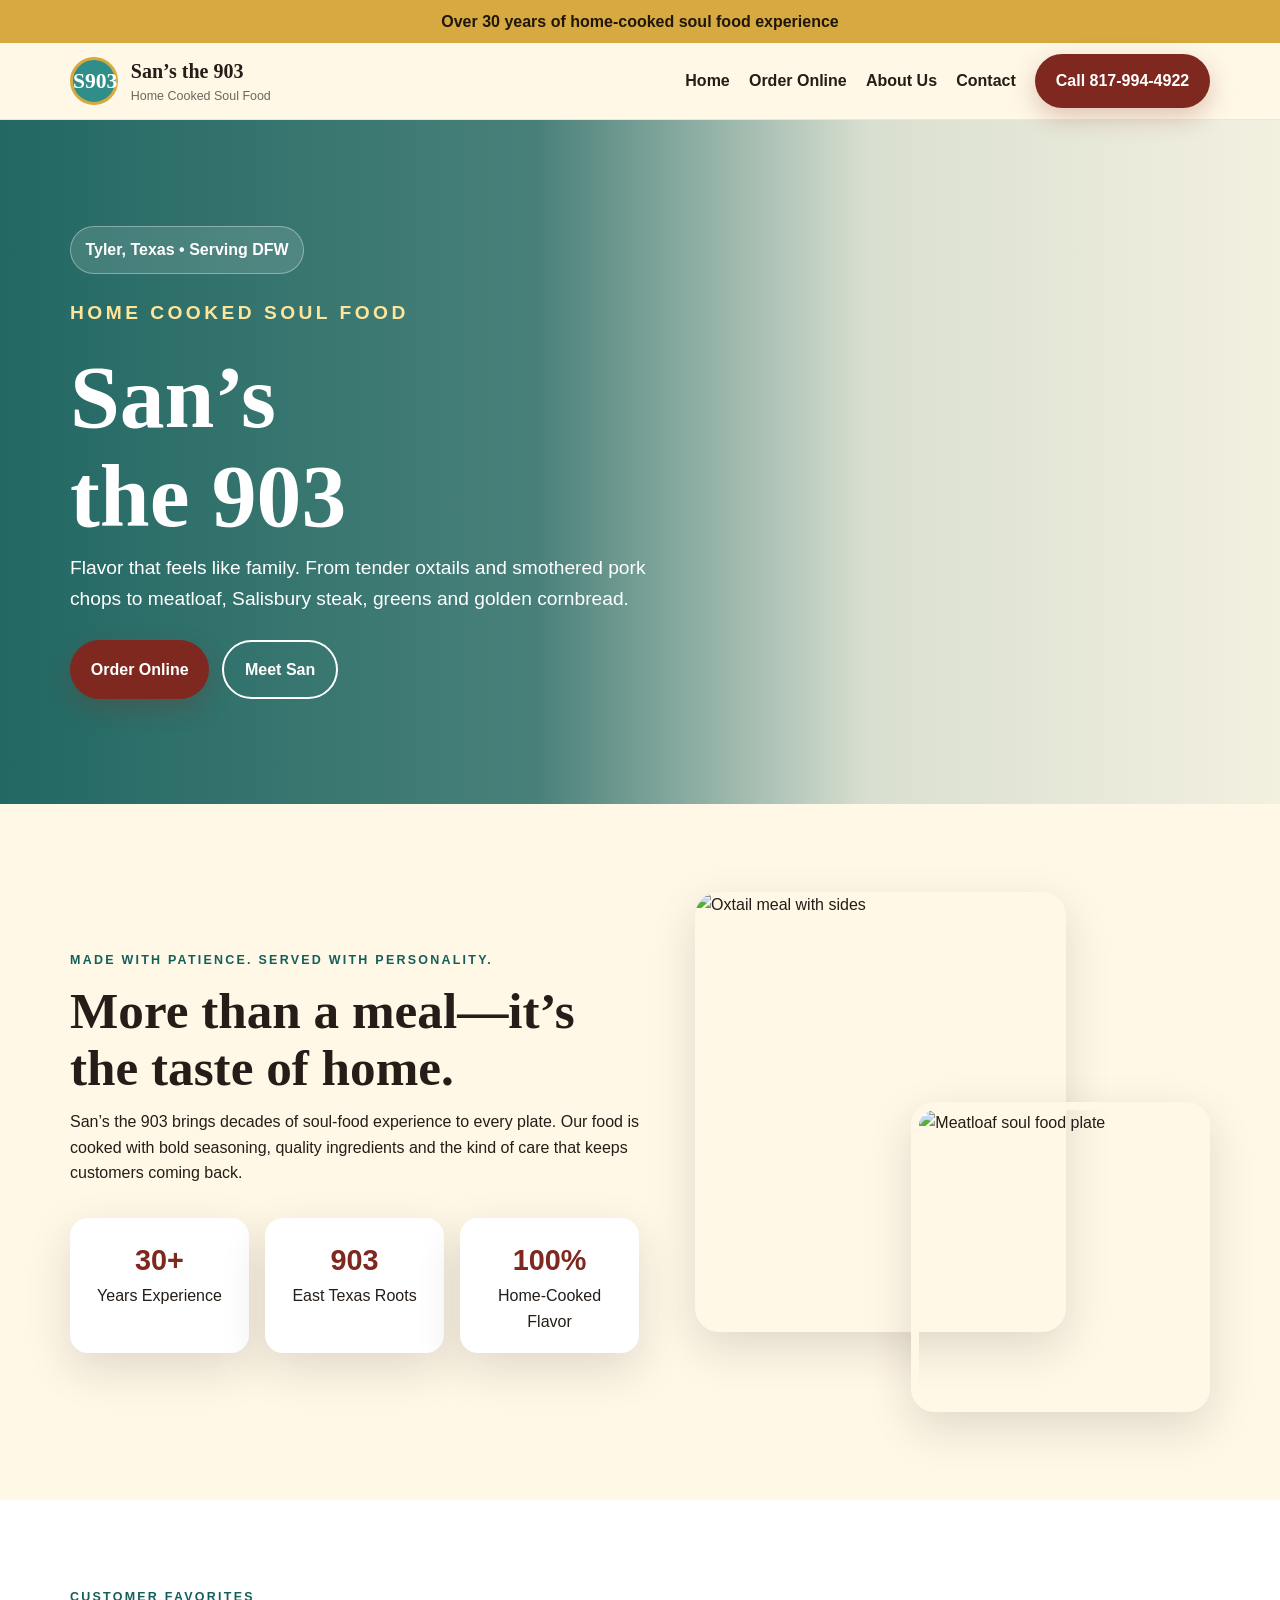
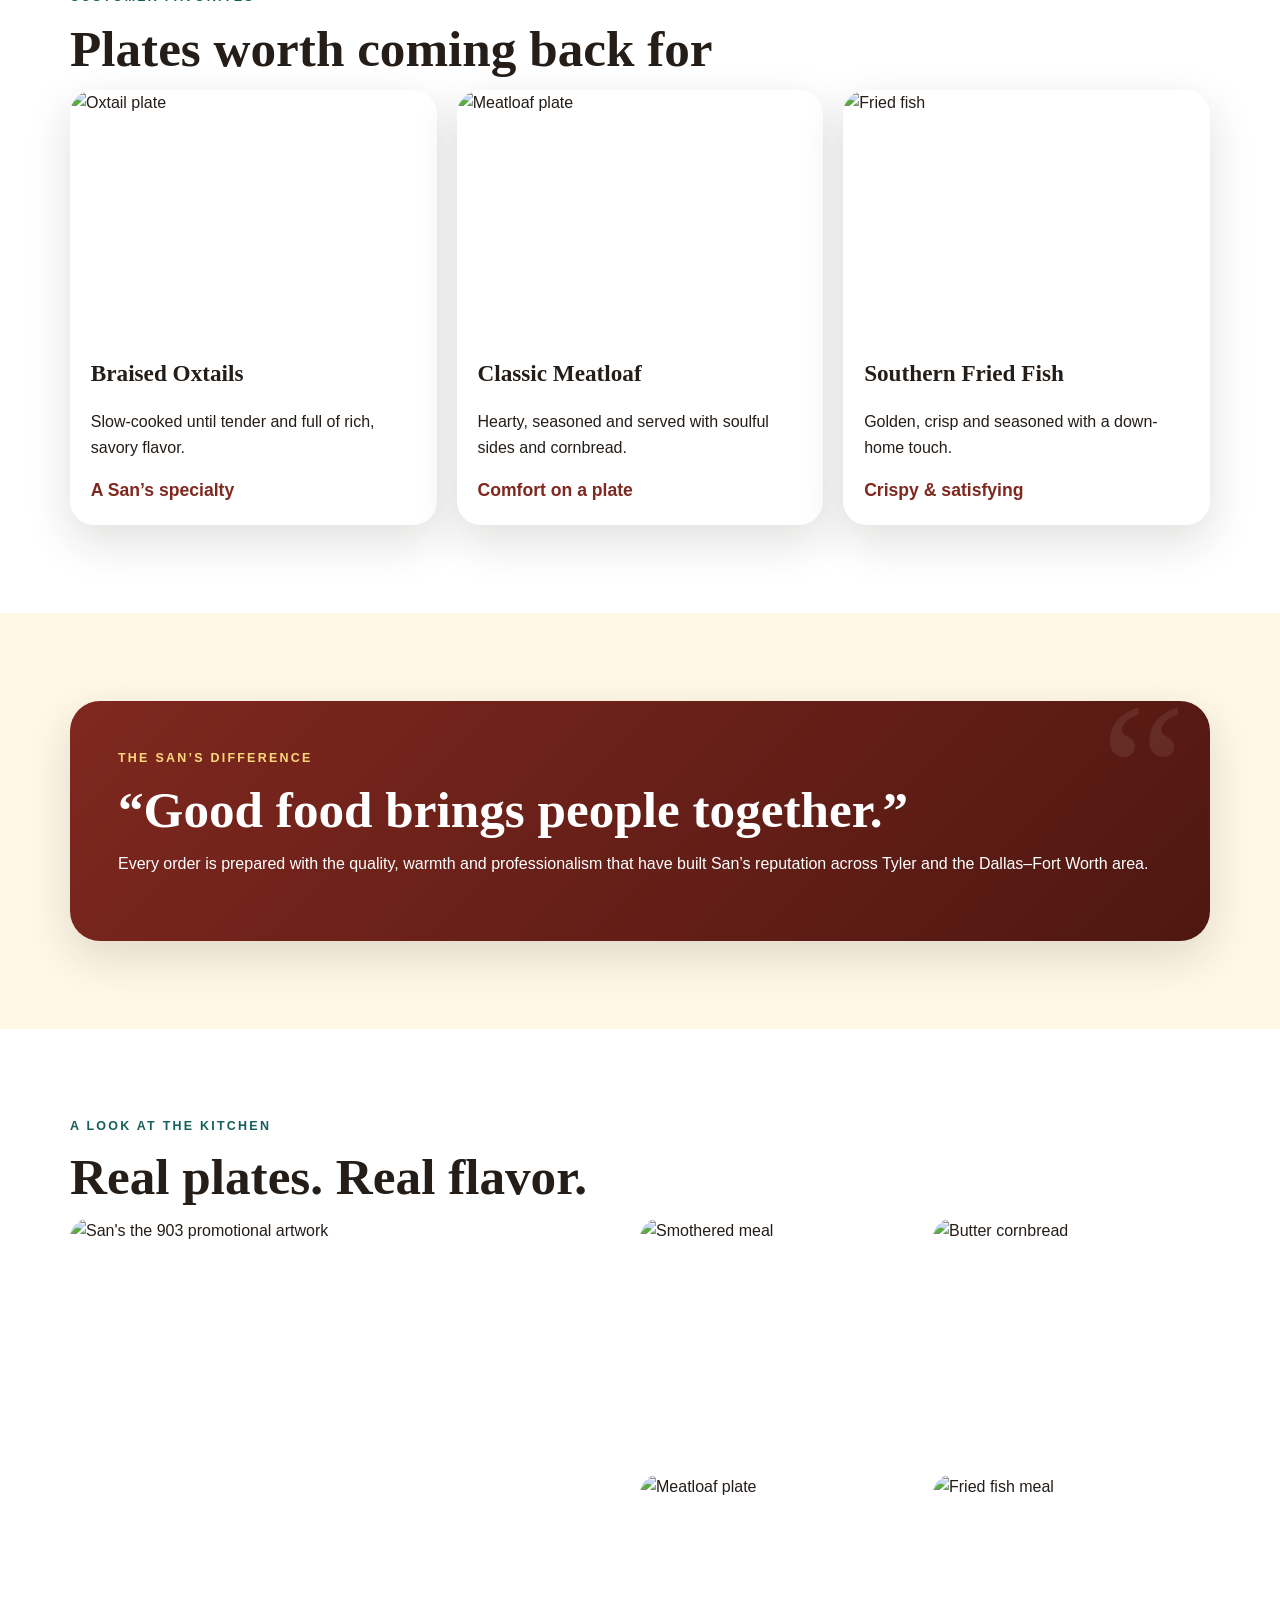
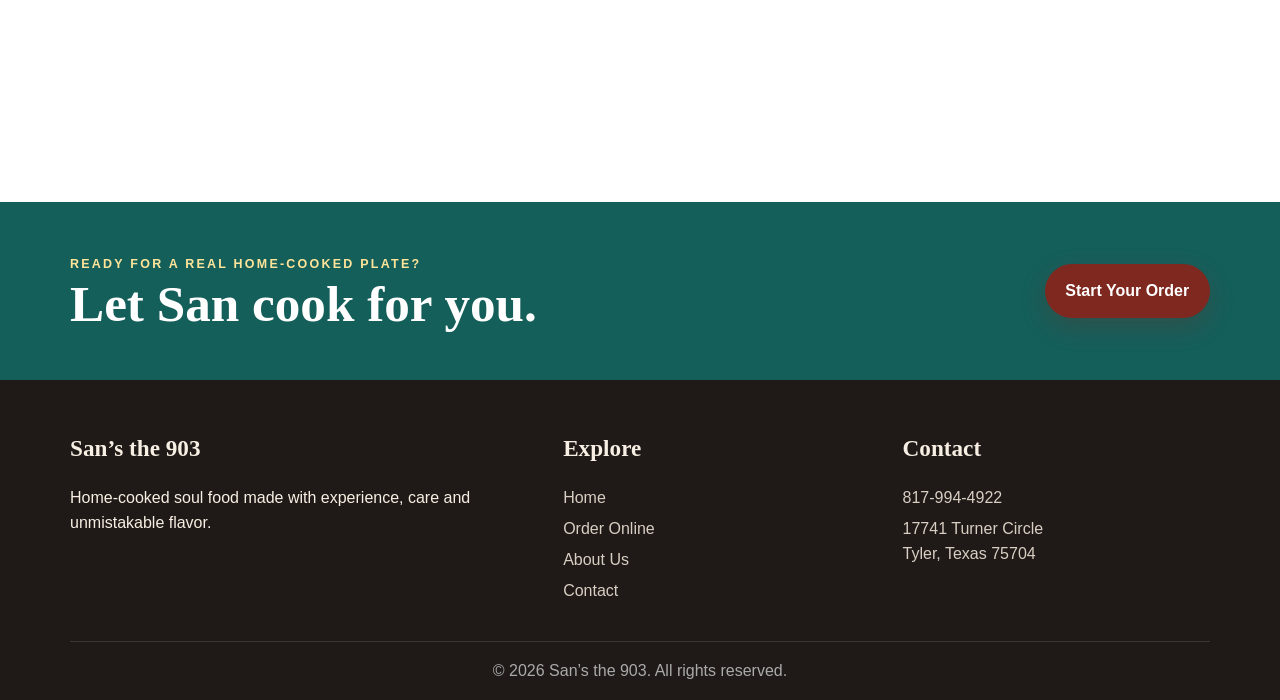
==== index.html @ 40190c35 "Add files via upload" ====
<!doctype html>
<html lang="en"><head><meta charset="utf-8"><meta name="viewport" content="width=device-width,initial-scale=1">
<title>San’s the 903 | Home Cooked Soul Food</title><meta name="description" content="San’s the 903 serves home-cooked soul food in Tyler and the Dallas–Fort Worth area.">
<link rel="stylesheet" href="styles.css"></head><body>

<div class="notice">Over 30 years of home-cooked soul food experience</div>
<header class="site-header">
  <div class="container nav">
    <a class="brand" href="index.html">
      <div class="brand-mark">S903</div>
      <div class="brand-text"><strong>San’s the 903</strong><span>Home Cooked Soul Food</span></div>
    </a>
    <button class="menu-toggle" aria-label="Open navigation">☰</button>
    <nav class="nav-links">
      <a href="index.html">Home</a>
      <a href="order.html">Order Online</a>
      <a href="about.html">About Us</a>
      <a href="contact.html">Contact</a>
      <a class="btn btn-primary" href="tel:+18179944922">Call 817-994-4922</a>
    </nav>
  </div>
</header>

<main>
<section class="hero">
  <div class="container"><div class="hero-content">
    <span class="hero-badge">Tyler, Texas • Serving DFW</span>
    <p class="eyebrow" style="margin-top:1.5rem">Home Cooked Soul Food</p>
    <h1>San’s<br>the 903</h1>
    <p>Flavor that feels like family. From tender oxtails and smothered pork chops to meatloaf, Salisbury steak, greens and golden cornbread.</p>
    <div class="hero-actions"><a class="btn btn-primary" href="order.html">Order Online</a><a class="btn btn-outline" style="color:#fff;border-color:#fff" href="about.html">Meet San</a></div>
  </div></div>
</section>
<section class="section">
  <div class="container intro-grid">
    <div>
      <p class="eyebrow">Made with patience. Served with personality.</p>
      <h2>More than a meal—it’s the taste of home.</h2>
      <p>San’s the 903 brings decades of soul-food experience to every plate. Our food is cooked with bold seasoning, quality ingredients and the kind of care that keeps customers coming back.</p>
      <div class="stats"><div class="stat"><strong>30+</strong>Years Experience</div><div class="stat"><strong>903</strong>East Texas Roots</div><div class="stat"><strong>100%</strong>Home-Cooked Flavor</div></div>
    </div>
    <div class="photo-stack"><img src="assets/oxtail-meal.jpg" alt="Oxtail meal with sides"><img src="assets/meatloaf-plate.jpg" alt="Meatloaf soul food plate"></div>
  </div>
</section>
<section class="section alt">
  <div class="container">
    <p class="eyebrow">Customer favorites</p><h2>Plates worth coming back for</h2>
    <div class="cards">
      <article class="food-card"><img src="assets/oxtail-meal.jpg" alt="Oxtail plate"><div class="body"><h3>Braised Oxtails</h3><p>Slow-cooked until tender and full of rich, savory flavor.</p><span class="price">A San’s specialty</span></div></article>
      <article class="food-card"><img src="assets/meatloaf-plate.jpg" alt="Meatloaf plate"><div class="body"><h3>Classic Meatloaf</h3><p>Hearty, seasoned and served with soulful sides and cornbread.</p><span class="price">Comfort on a plate</span></div></article>
      <article class="food-card"><img src="assets/fried-fish.jpg" alt="Fried fish"><div class="body"><h3>Southern Fried Fish</h3><p>Golden, crisp and seasoned with a down-home touch.</p><span class="price">Crispy & satisfying</span></div></article>
    </div>
  </div>
</section>
<section class="section">
  <div class="container quote"><p class="eyebrow" style="color:#ffd87d">The San’s difference</p><h2>“Good food brings people together.”</h2><p>Every order is prepared with the quality, warmth and professionalism that have built San’s reputation across Tyler and the Dallas–Fort Worth area.</p></div>
</section>
<section class="section alt">
  <div class="container"><p class="eyebrow">A look at the kitchen</p><h2>Real plates. Real flavor.</h2>
    <div class="gallery">
      <img class="tall" src="assets/hero-poster.jpg" alt="San's the 903 promotional artwork">
      <img src="assets/smothered-meal-framed.jpg" alt="Smothered meal">
      <img src="assets/butter-cornbread.jpg" alt="Butter cornbread">
      <img src="assets/meatloaf-plate-framed.jpg" alt="Meatloaf plate">
      <img src="assets/fried-fish.jpg" alt="Fried fish meal">
    </div>
  </div>
</section>
</main>

<section class="cta-strip">
  <div class="container cta-inner">
    <div><span class="eyebrow" style="color:#ffe59a">Ready for a real home-cooked plate?</span><h2 style="margin:0">Let San cook for you.</h2></div>
    <a class="btn btn-primary" href="order.html">Start Your Order</a>
  </div>
</section>
<footer>
  <div class="container footer-grid">
    <div>
      <h3>San’s the 903</h3>
      <p>Home-cooked soul food made with experience, care and unmistakable flavor.</p>
    </div>
    <div><h3>Explore</h3><a href="index.html">Home</a><a href="order.html">Order Online</a><a href="about.html">About Us</a><a href="contact.html">Contact</a></div>
    <div><h3>Contact</h3><a href="tel:+18179944922">817-994-4922</a><a href="https://maps.google.com/?q=17741+Turner+Circle+Tyler+Texas+75704">17741 Turner Circle<br>Tyler, Texas 75704</a></div>
  </div>
  <div class="container copyright">© 2026 San’s the 903. All rights reserved.</div>
</footer>
<div class="toast"></div>
<script src="script.js"></script>

</body></html>
---- styles.css ----
:root{
  --teal:#2f8f88;
  --teal-dark:#155f5b;
  --cream:#fff8e7;
  --gold:#d6a941;
  --ink:#241d18;
  --wine:#7f281f;
  --card:#ffffff;
  --muted:#6e655e;
  --shadow:0 16px 45px rgba(36,29,24,.14);
}
*{box-sizing:border-box}
html{scroll-behavior:smooth}
body{
  margin:0;
  font-family:Arial, Helvetica, sans-serif;
  color:var(--ink);
  background:var(--cream);
  line-height:1.6;
}
img,video{max-width:100%;display:block}
a{color:inherit;text-decoration:none}
button,input,select,textarea{font:inherit}
.container{width:min(1140px,92%);margin:auto}
.eyebrow{
  text-transform:uppercase;letter-spacing:.18em;font-weight:800;
  color:var(--teal-dark);font-size:.78rem
}
h1,h2,h3{font-family:Georgia, 'Times New Roman', serif;line-height:1.1;margin-top:0}
h1{font-size:clamp(2.8rem,7vw,6.6rem);margin-bottom:.5rem}
h2{font-size:clamp(2rem,4vw,3.5rem);margin-bottom:.8rem}
h3{font-size:1.45rem}
p{margin-top:0}
.btn{
  display:inline-flex;align-items:center;justify-content:center;gap:.5rem;
  border:0;border-radius:999px;padding:.9rem 1.3rem;font-weight:800;
  cursor:pointer;transition:.2s ease;
}
.btn:hover{transform:translateY(-2px)}
.btn-primary{background:var(--wine);color:#fff;box-shadow:0 9px 24px rgba(127,40,31,.25)}
.btn-secondary{background:var(--teal);color:#fff}
.btn-outline{border:2px solid var(--teal-dark);color:var(--teal-dark);background:transparent}
.notice{
  background:var(--gold);color:#201709;text-align:center;padding:.55rem 1rem;font-weight:800
}
.site-header{
  position:sticky;top:0;z-index:40;background:rgba(255,248,231,.94);
  backdrop-filter:blur(12px);border-bottom:1px solid rgba(36,29,24,.08)
}
.nav{display:flex;align-items:center;justify-content:space-between;min-height:76px;gap:1rem}
.brand{display:flex;align-items:center;gap:.8rem}
.brand-mark{
  width:48px;height:48px;border-radius:50%;display:grid;place-items:center;
  background:var(--teal);color:#fff;font-family:Georgia,serif;font-size:1.35rem;font-weight:900;
  border:3px solid var(--gold)
}
.brand-text strong{display:block;font-family:Georgia,serif;font-size:1.25rem}
.brand-text span{display:block;color:var(--muted);font-size:.78rem}
.nav-links{display:flex;align-items:center;gap:1.2rem;font-weight:800}
.nav-links a:hover,.nav-links a.active{color:var(--teal-dark)}
.menu-toggle{display:none;background:none;border:0;font-size:1.7rem}
.hero{
  min-height:76vh;display:grid;align-items:center;position:relative;overflow:hidden;
  background:
   linear-gradient(90deg,rgba(21,95,91,.94) 0%,rgba(21,95,91,.78) 42%,rgba(21,95,91,.16) 68%,rgba(21,95,91,.05) 100%),
   url('assets/hero-poster.jpg') center/cover;
  color:#fff;
}
.hero-content{width:min(680px,92%);padding:5rem 0}
.hero .eyebrow{color:#ffe59a}
.hero p{font-size:1.2rem;max-width:620px}
.hero-actions{display:flex;gap:.8rem;flex-wrap:wrap;margin-top:1.6rem}
.hero-badge{
  display:inline-flex;align-items:center;gap:.6rem;background:rgba(255,255,255,.13);
  border:1px solid rgba(255,255,255,.35);padding:.65rem .9rem;border-radius:999px;font-weight:800
}
.section{padding:5.5rem 0}
.section.alt{background:#fff}
.intro-grid,.about-grid,.contact-grid{display:grid;grid-template-columns:1.05fr .95fr;gap:3.5rem;align-items:center}
.photo-stack{position:relative;min-height:520px}
.photo-stack img{
  position:absolute;border-radius:24px;box-shadow:var(--shadow);object-fit:cover
}
.photo-stack img:first-child{width:72%;height:440px;left:0;top:0}
.photo-stack img:last-child{width:58%;height:310px;right:0;bottom:0;border:8px solid var(--cream)}
.stats{display:grid;grid-template-columns:repeat(3,1fr);gap:1rem;margin-top:2rem}
.stat{background:#fff;border-radius:18px;padding:1.2rem;box-shadow:var(--shadow);text-align:center}
.stat strong{display:block;font-size:1.8rem;color:var(--wine)}
.cards{display:grid;grid-template-columns:repeat(3,1fr);gap:1.25rem}
.food-card{
  overflow:hidden;border-radius:24px;background:var(--card);box-shadow:var(--shadow);
  display:flex;flex-direction:column
}
.food-card img{height:250px;width:100%;object-fit:cover}
.food-card .body{padding:1.3rem;display:flex;flex-direction:column;flex:1}
.food-card .price{font-size:1.1rem;font-weight:900;color:var(--wine);margin-top:auto}
.quote{
  background:linear-gradient(135deg,var(--wine),#4f1711);color:#fff;border-radius:30px;
  padding:3rem;box-shadow:var(--shadow);position:relative;overflow:hidden
}
.quote:after{content:"“";position:absolute;right:24px;top:-40px;font:12rem Georgia;color:rgba(255,255,255,.08)}
.gallery{display:grid;grid-template-columns:2fr 1fr 1fr;grid-auto-rows:240px;gap:1rem}
.gallery img,.gallery video{width:100%;height:100%;object-fit:cover;border-radius:20px}
.gallery .tall{grid-row:span 2}
.cta-strip{
  background:var(--teal-dark);color:#fff;padding:3rem 0
}
.cta-inner{display:flex;justify-content:space-between;align-items:center;gap:2rem}
.page-hero{
  padding:5rem 0 4rem;background:
  linear-gradient(rgba(21,95,91,.85),rgba(21,95,91,.85)),
  url('assets/san-kitchen-illustration.jpg') center/cover;color:#fff;text-align:center
}
.menu-layout{display:grid;grid-template-columns:1fr 360px;gap:2rem;align-items:start}
.menu-list{display:grid;grid-template-columns:repeat(2,1fr);gap:1rem}
.menu-item{background:#fff;border-radius:20px;padding:1rem;box-shadow:var(--shadow);display:grid;grid-template-columns:90px 1fr;gap:1rem}
.menu-item img{width:90px;height:90px;border-radius:15px;object-fit:cover}
.menu-item h3{font-size:1.1rem;margin-bottom:.3rem}
.menu-item p{font-size:.9rem;color:var(--muted);margin-bottom:.5rem}
.menu-item .row{display:flex;align-items:center;justify-content:space-between;gap:.5rem}
.cart{
  position:sticky;top:100px;background:#fff;border-radius:24px;padding:1.25rem;
  box-shadow:var(--shadow)
}
.cart-items{display:grid;gap:.75rem;margin:1rem 0;max-height:340px;overflow:auto}
.cart-item{display:grid;grid-template-columns:1fr auto;gap:.5rem;border-bottom:1px solid #eee;padding-bottom:.65rem}
.qty{display:flex;align-items:center;gap:.4rem}
.qty button{width:28px;height:28px;border:0;border-radius:50%;background:#eee;cursor:pointer}
.total{display:flex;justify-content:space-between;font-size:1.25rem;font-weight:900;padding:1rem 0}
.form-grid{display:grid;grid-template-columns:1fr 1fr;gap:1rem}
label{font-weight:800;font-size:.9rem}
input,select,textarea{
  width:100%;padding:.85rem;border:1px solid #d9d1c7;border-radius:12px;background:#fff
}
textarea{min-height:120px;resize:vertical}
.full{grid-column:1/-1}
.small{font-size:.85rem;color:var(--muted)}
.contact-card{background:#fff;border-radius:24px;padding:2rem;box-shadow:var(--shadow)}
.contact-list{display:grid;gap:1rem;margin:1.5rem 0}
.contact-list div{display:grid;grid-template-columns:42px 1fr;gap:.8rem;align-items:start}
.icon{width:42px;height:42px;border-radius:50%;background:#e5f5f3;color:var(--teal-dark);display:grid;place-items:center;font-weight:900}
footer{background:#1f1a17;color:#f7efe3;padding:3.5rem 0 1rem}
.footer-grid{display:grid;grid-template-columns:1.5fr 1fr 1fr;gap:2rem}
.footer-grid a{display:block;color:#d8cec3;margin:.35rem 0}
.copyright{border-top:1px solid rgba(255,255,255,.12);margin-top:2rem;padding-top:1rem;color:#aaa;text-align:center}
.toast{
  position:fixed;right:20px;bottom:20px;background:#1f1a17;color:#fff;padding:.9rem 1.1rem;
  border-radius:12px;opacity:0;transform:translateY(10px);pointer-events:none;transition:.2s;z-index:99
}
.toast.show{opacity:1;transform:translateY(0)}
@media(max-width:900px){
  .nav-links{display:none;position:absolute;left:0;right:0;top:76px;background:var(--cream);padding:1rem 4%;flex-direction:column;align-items:flex-start;border-bottom:1px solid #ddd}
  .nav-links.open{display:flex}
  .menu-toggle{display:block}
  .intro-grid,.about-grid,.contact-grid,.menu-layout{grid-template-columns:1fr}
  .cards{grid-template-columns:1fr 1fr}
  .cart{position:static}
  .gallery{grid-template-columns:1fr 1fr}
  .gallery .tall{grid-row:auto}
  .footer-grid{grid-template-columns:1fr 1fr}
}
@media(max-width:620px){
  .hero{background-position:62% center}
  .hero-content{padding:4rem 0}
  .cards,.menu-list,.stats,.form-grid{grid-template-columns:1fr}
  .photo-stack{min-height:430px}
  .photo-stack img:first-child{height:350px;width:78%}
  .photo-stack img:last-child{height:240px;width:62%}
  .gallery{grid-template-columns:1fr;grid-auto-rows:260px}
  .cta-inner{flex-direction:column;align-items:flex-start}
  .footer-grid{grid-template-columns:1fr}
}
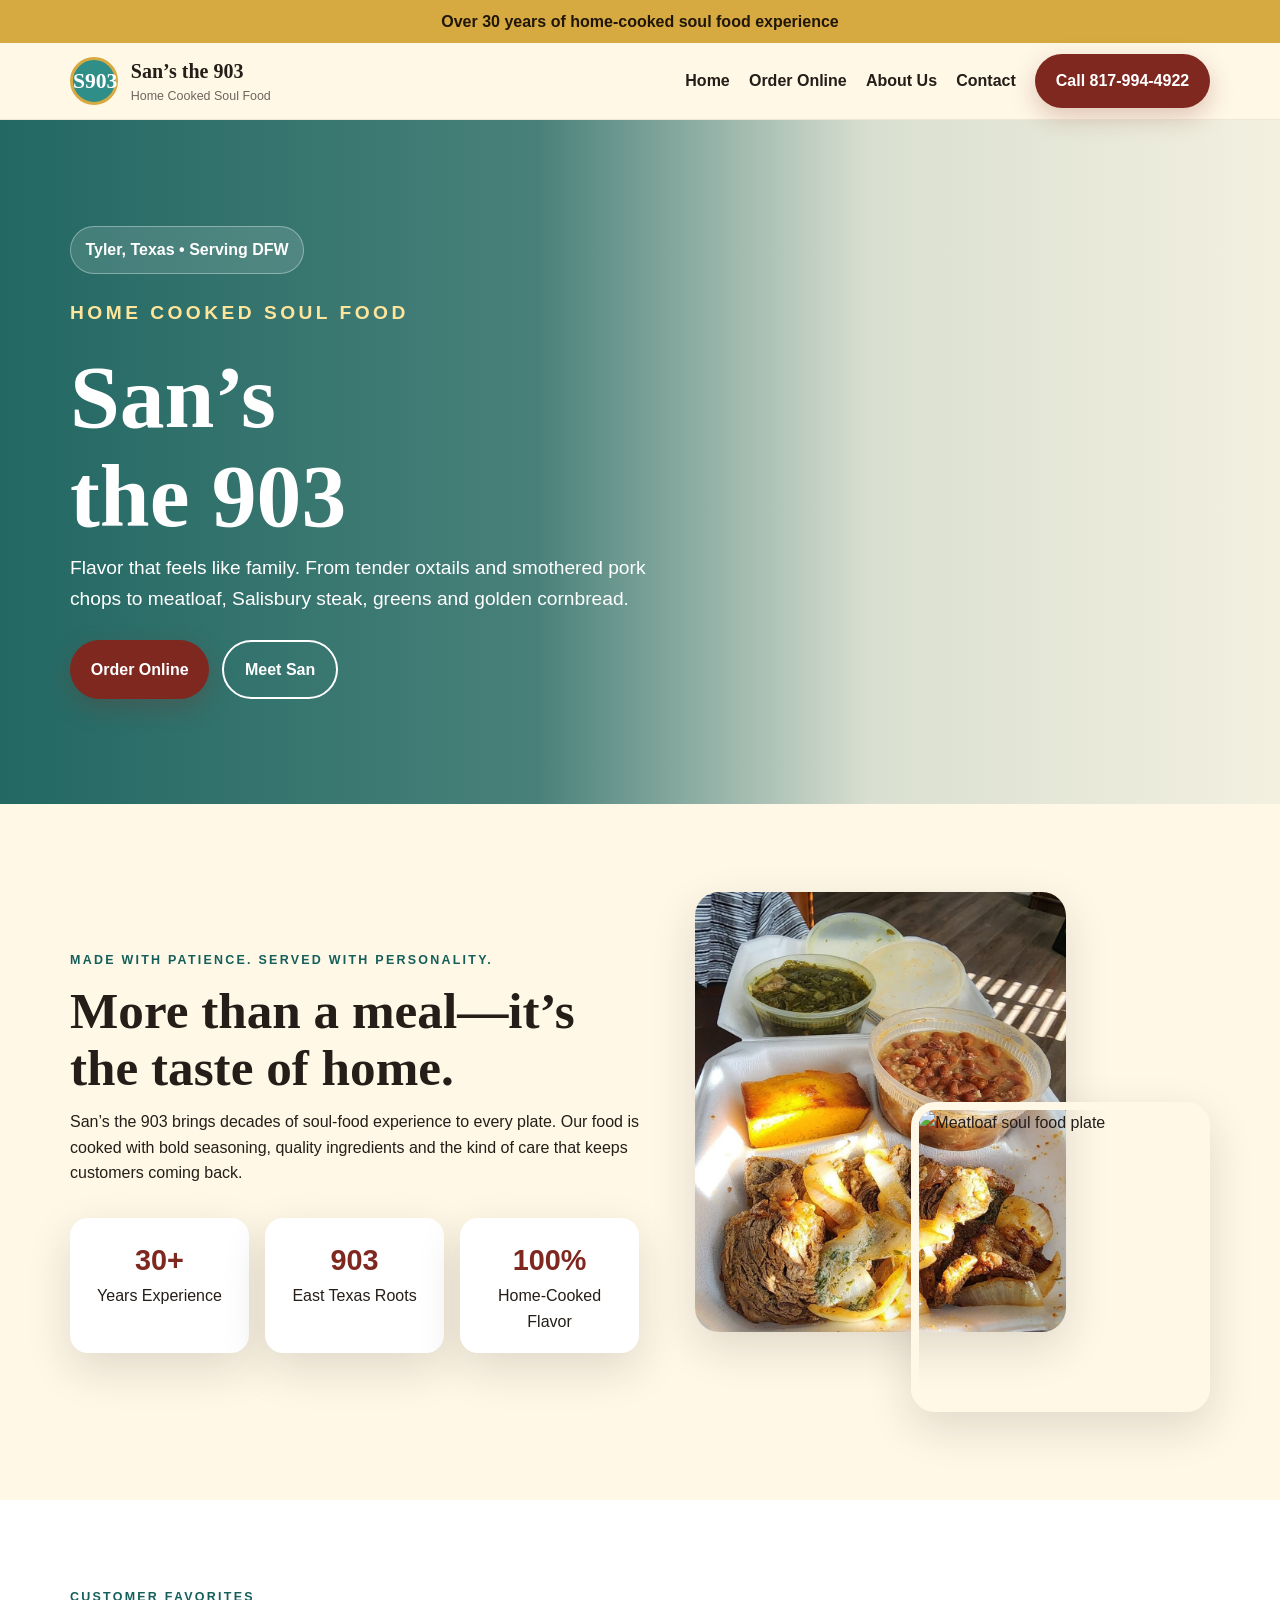
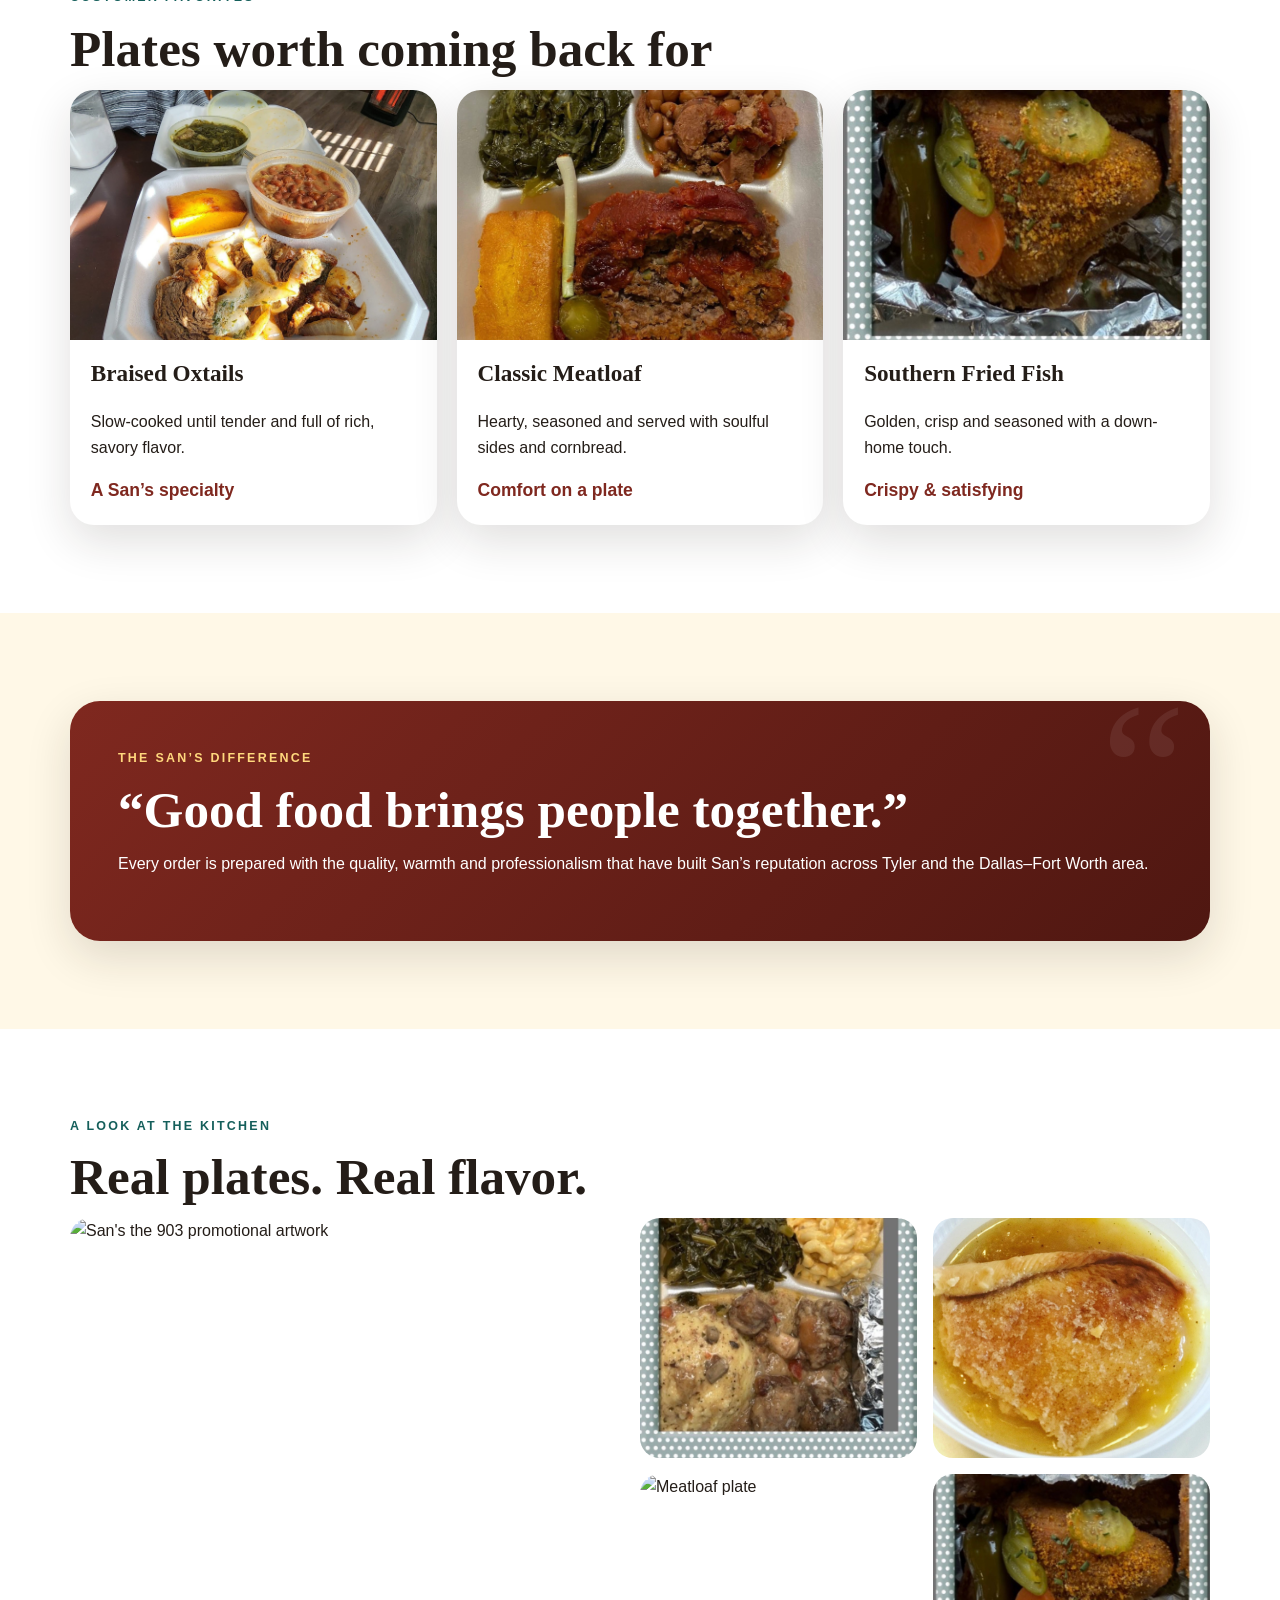
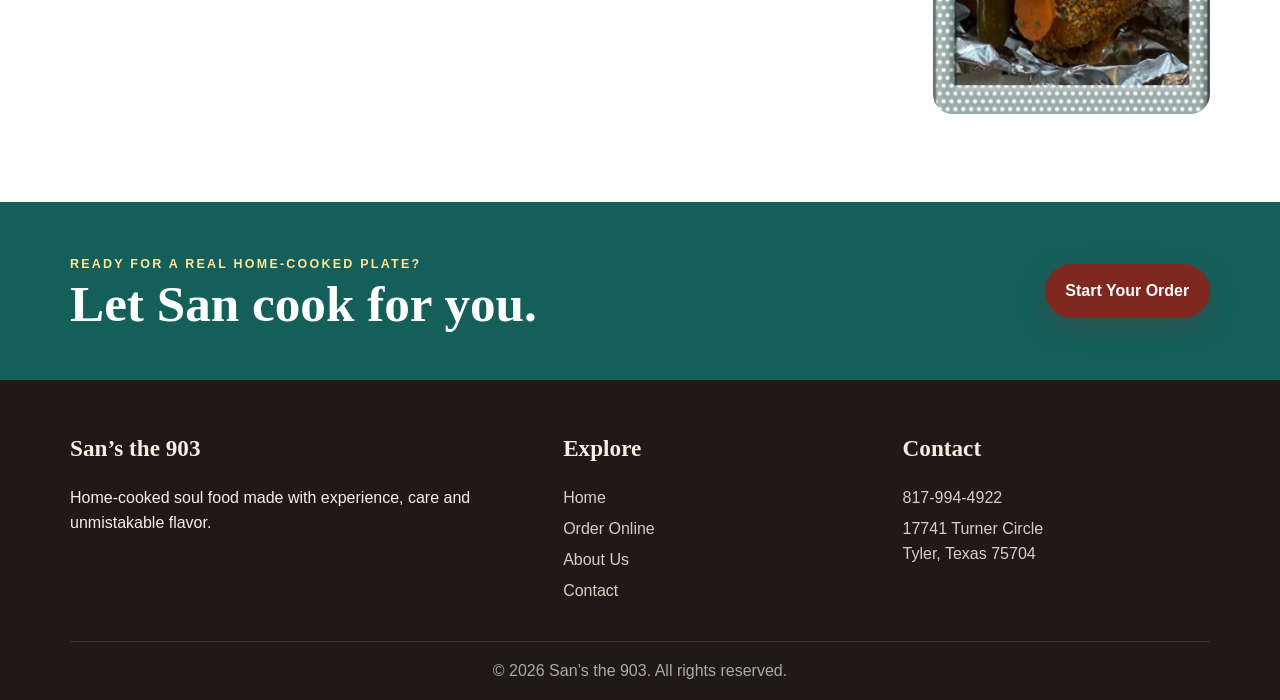
==== commit 649648ef: "Update index.html" ====
--- a/index.html
+++ b/index.html
@@ -39,16 +39,16 @@
       <p>San’s the 903 brings decades of soul-food experience to every plate. Our food is cooked with bold seasoning, quality ingredients and the kind of care that keeps customers coming back.</p>
       <div class="stats"><div class="stat"><strong>30+</strong>Years Experience</div><div class="stat"><strong>903</strong>East Texas Roots</div><div class="stat"><strong>100%</strong>Home-Cooked Flavor</div></div>
     </div>
-    <div class="photo-stack"><img src="assets/oxtail-meal.jpg" alt="Oxtail meal with sides"><img src="assets/meatloaf-plate.jpg" alt="Meatloaf soul food plate"></div>
+    <div class="photo-stack"><img src="oxtail-meal.jpg" alt="Oxtail meal with sides"><img src="assets/meatloaf-plate.jpg" alt="Meatloaf soul food plate"></div>
   </div>
 </section>
 <section class="section alt">
   <div class="container">
     <p class="eyebrow">Customer favorites</p><h2>Plates worth coming back for</h2>
     <div class="cards">
-      <article class="food-card"><img src="assets/oxtail-meal.jpg" alt="Oxtail plate"><div class="body"><h3>Braised Oxtails</h3><p>Slow-cooked until tender and full of rich, savory flavor.</p><span class="price">A San’s specialty</span></div></article>
-      <article class="food-card"><img src="assets/meatloaf-plate.jpg" alt="Meatloaf plate"><div class="body"><h3>Classic Meatloaf</h3><p>Hearty, seasoned and served with soulful sides and cornbread.</p><span class="price">Comfort on a plate</span></div></article>
-      <article class="food-card"><img src="assets/fried-fish.jpg" alt="Fried fish"><div class="body"><h3>Southern Fried Fish</h3><p>Golden, crisp and seasoned with a down-home touch.</p><span class="price">Crispy & satisfying</span></div></article>
+      <article class="food-card"><img src="oxtail-meal.jpg" alt="Oxtail plate"><div class="body"><h3>Braised Oxtails</h3><p>Slow-cooked until tender and full of rich, savory flavor.</p><span class="price">A San’s specialty</span></div></article>
+      <article class="food-card"><img src="meatloaf-plate.jpg" alt="Meatloaf plate"><div class="body"><h3>Classic Meatloaf</h3><p>Hearty, seasoned and served with soulful sides and cornbread.</p><span class="price">Comfort on a plate</span></div></article>
+      <article class="food-card"><img src="fried-fish.jpg" alt="Fried fish"><div class="body"><h3>Southern Fried Fish</h3><p>Golden, crisp and seasoned with a down-home touch.</p><span class="price">Crispy & satisfying</span></div></article>
     </div>
   </div>
 </section>
@@ -59,10 +59,10 @@
   <div class="container"><p class="eyebrow">A look at the kitchen</p><h2>Real plates. Real flavor.</h2>
     <div class="gallery">
       <img class="tall" src="assets/hero-poster.jpg" alt="San's the 903 promotional artwork">
-      <img src="assets/smothered-meal-framed.jpg" alt="Smothered meal">
-      <img src="assets/butter-cornbread.jpg" alt="Butter cornbread">
-      <img src="assets/meatloaf-plate-framed.jpg" alt="Meatloaf plate">
-      <img src="assets/fried-fish.jpg" alt="Fried fish meal">
+      <img src="smothered-meal-framed.jpg" alt="Smothered meal">
+      <img src="butter-cornbread.jpg" alt="Butter cornbread">
+      <img src="meatloaf-plate-framed.jpg" alt="Meatloaf plate">
+      <img src="fried-fish.jpg" alt="Fried fish meal">
     </div>
   </div>
 </section>
@@ -88,4 +88,4 @@
 <div class="toast"></div>
 <script src="script.js"></script>
 
-</body></html>+</body></html>
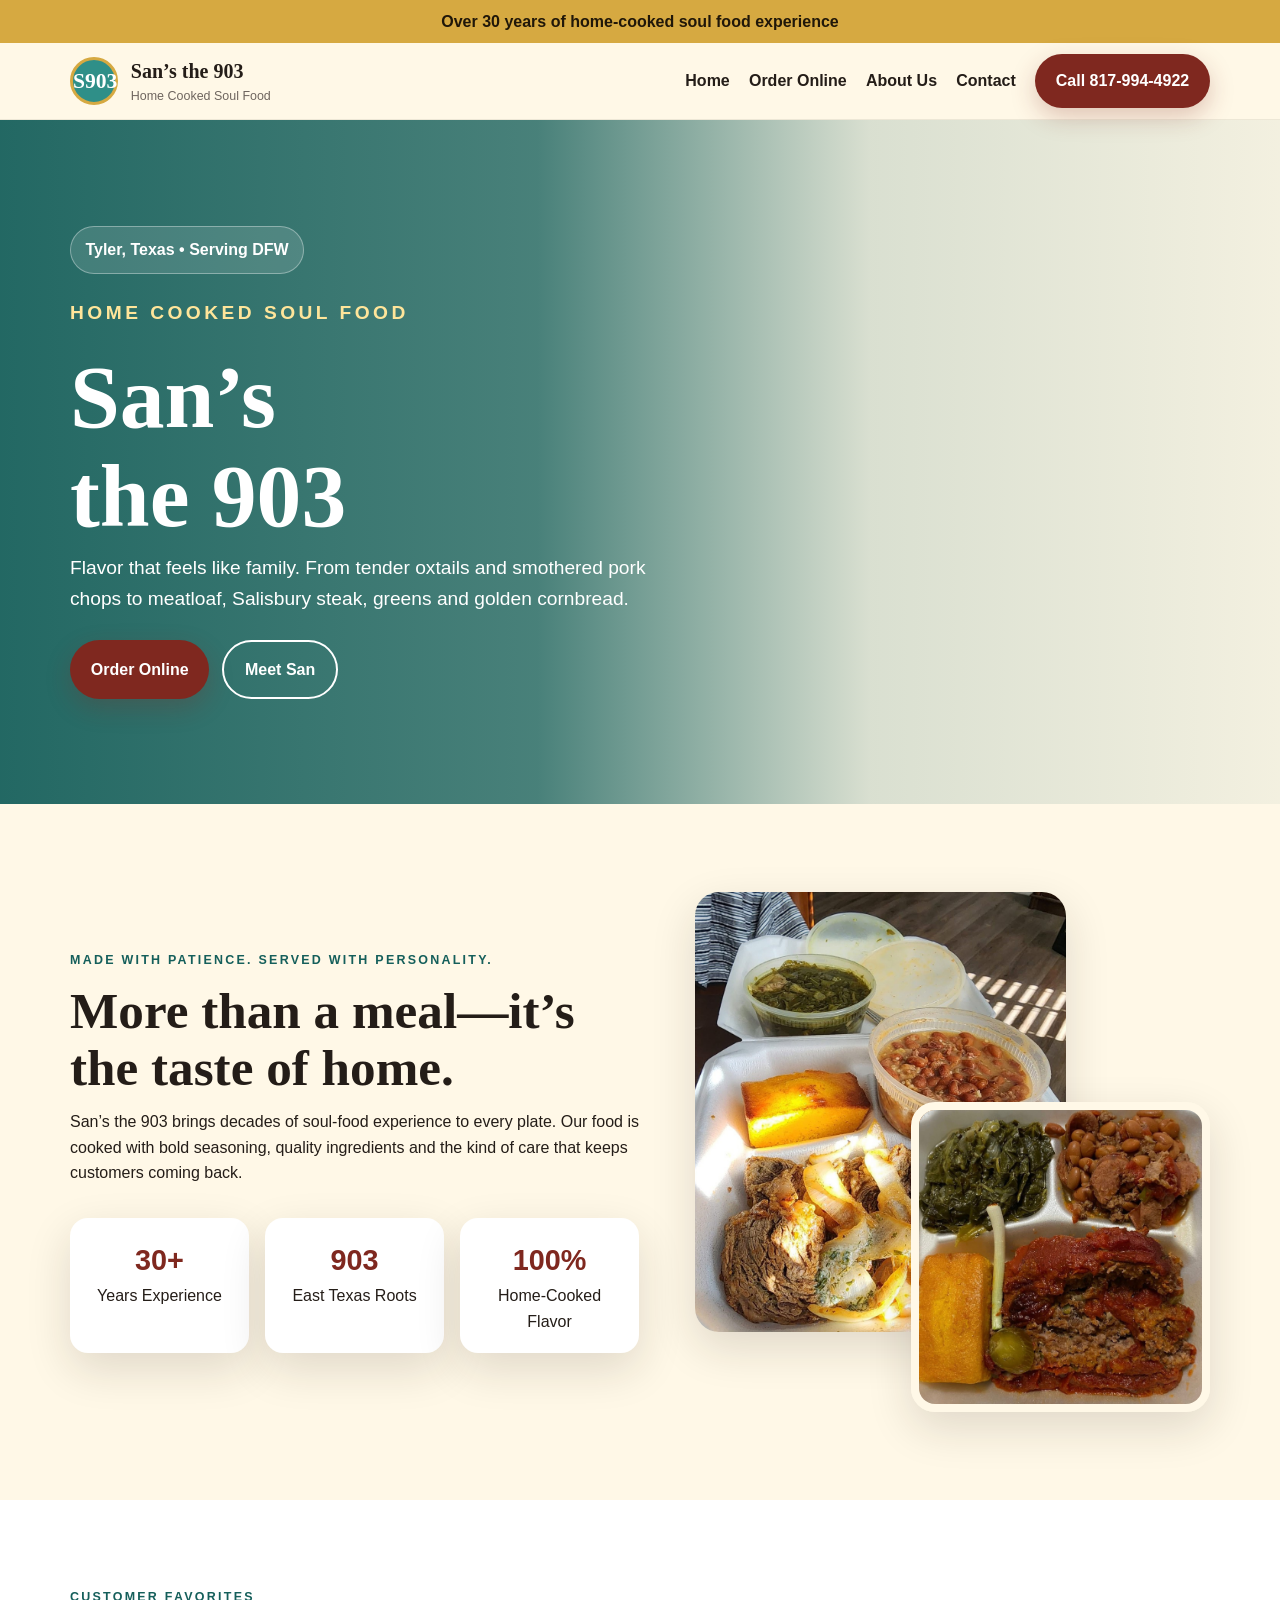
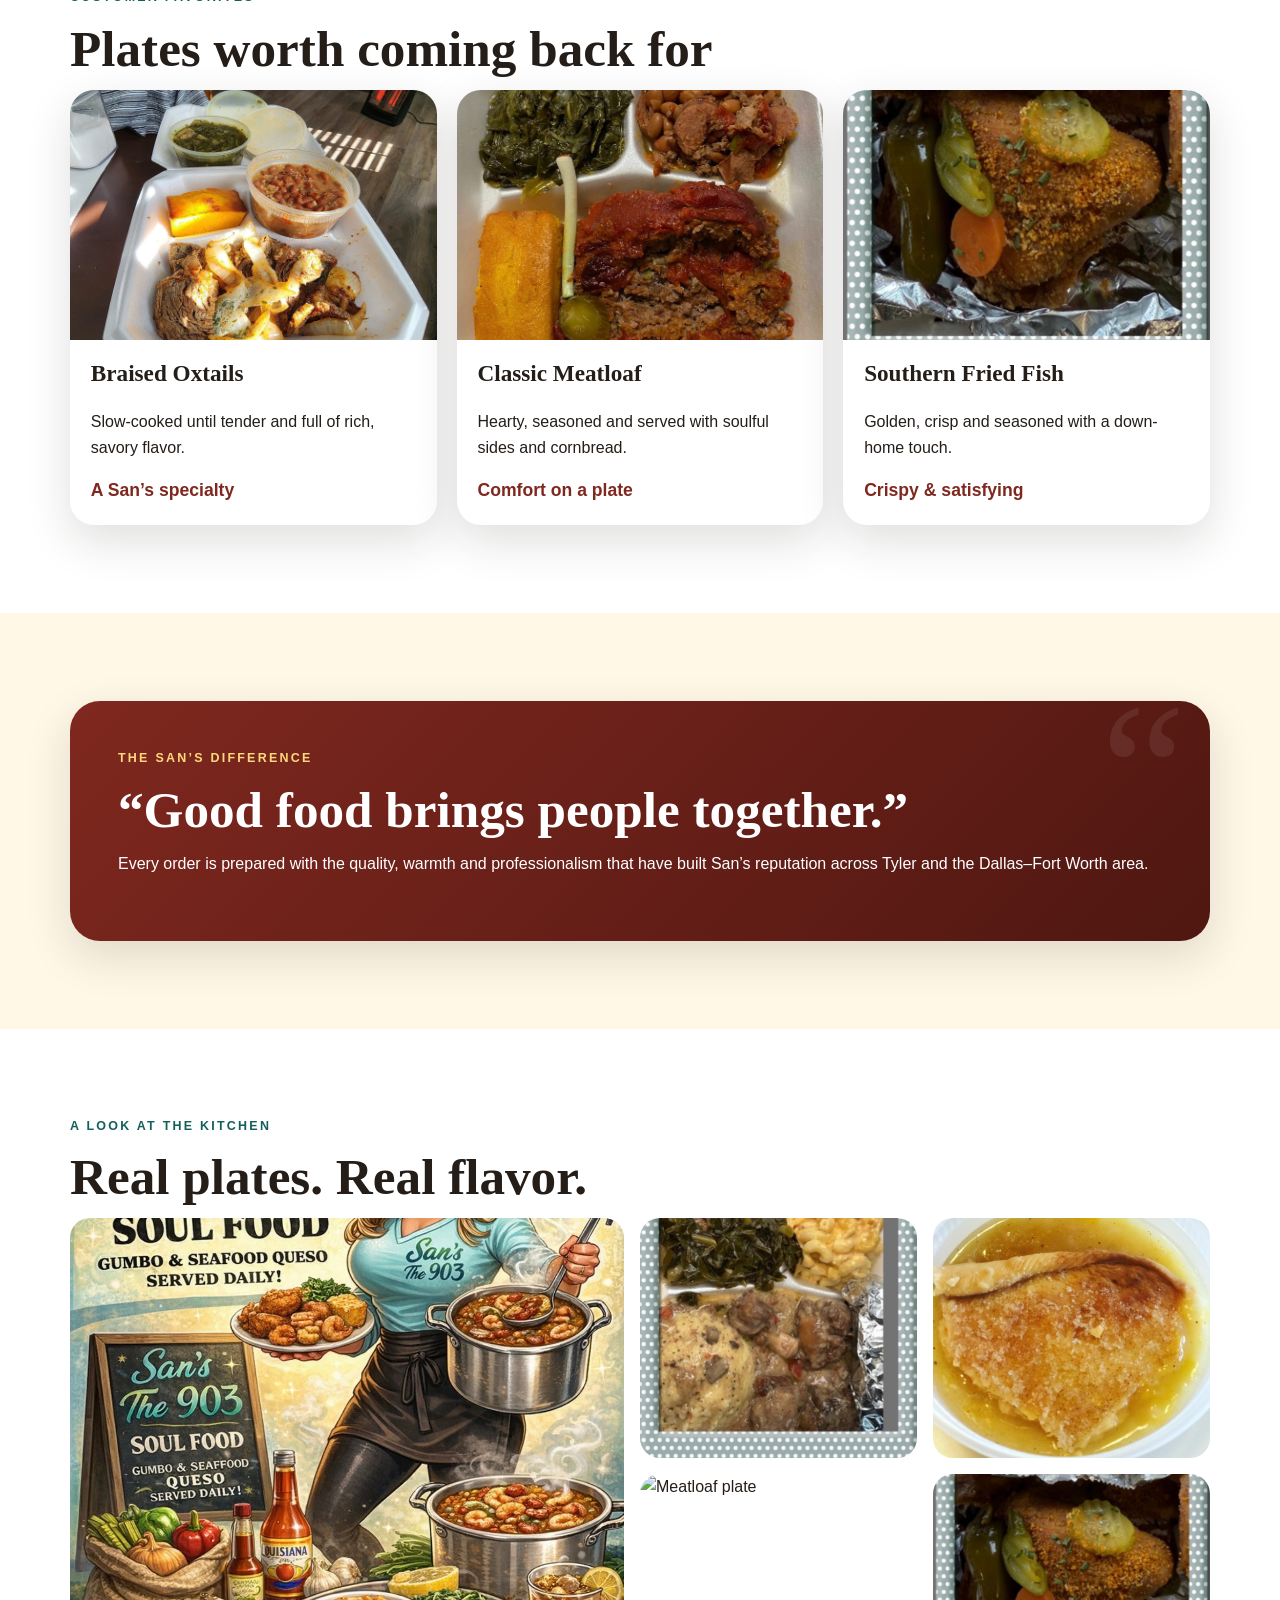
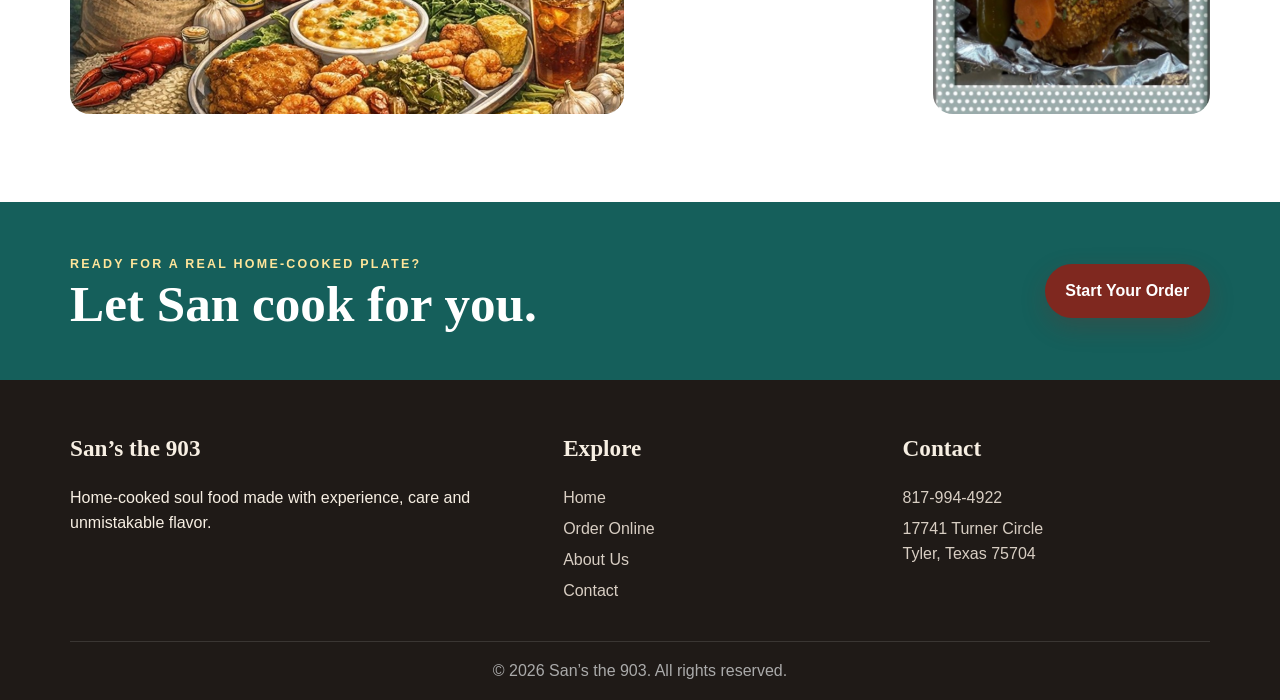
==== commit 0487de0e: "Update index.html" ====
--- a/index.html
+++ b/index.html
@@ -39,7 +39,7 @@
       <p>San’s the 903 brings decades of soul-food experience to every plate. Our food is cooked with bold seasoning, quality ingredients and the kind of care that keeps customers coming back.</p>
       <div class="stats"><div class="stat"><strong>30+</strong>Years Experience</div><div class="stat"><strong>903</strong>East Texas Roots</div><div class="stat"><strong>100%</strong>Home-Cooked Flavor</div></div>
     </div>
-    <div class="photo-stack"><img src="oxtail-meal.jpg" alt="Oxtail meal with sides"><img src="assets/meatloaf-plate.jpg" alt="Meatloaf soul food plate"></div>
+    <div class="photo-stack"><img src="oxtail-meal.jpg" alt="Oxtail meal with sides"><img src="meatloaf-plate.jpg" alt="Meatloaf soul food plate"></div>
   </div>
 </section>
 <section class="section alt">
@@ -58,7 +58,7 @@
 <section class="section alt">
   <div class="container"><p class="eyebrow">A look at the kitchen</p><h2>Real plates. Real flavor.</h2>
     <div class="gallery">
-      <img class="tall" src="assets/hero-poster.jpg" alt="San's the 903 promotional artwork">
+      <img class="tall" src="hero-poster.jpg" alt="San's the 903 promotional artwork">
       <img src="smothered-meal-framed.jpg" alt="Smothered meal">
       <img src="butter-cornbread.jpg" alt="Butter cornbread">
       <img src="meatloaf-plate-framed.jpg" alt="Meatloaf plate">
